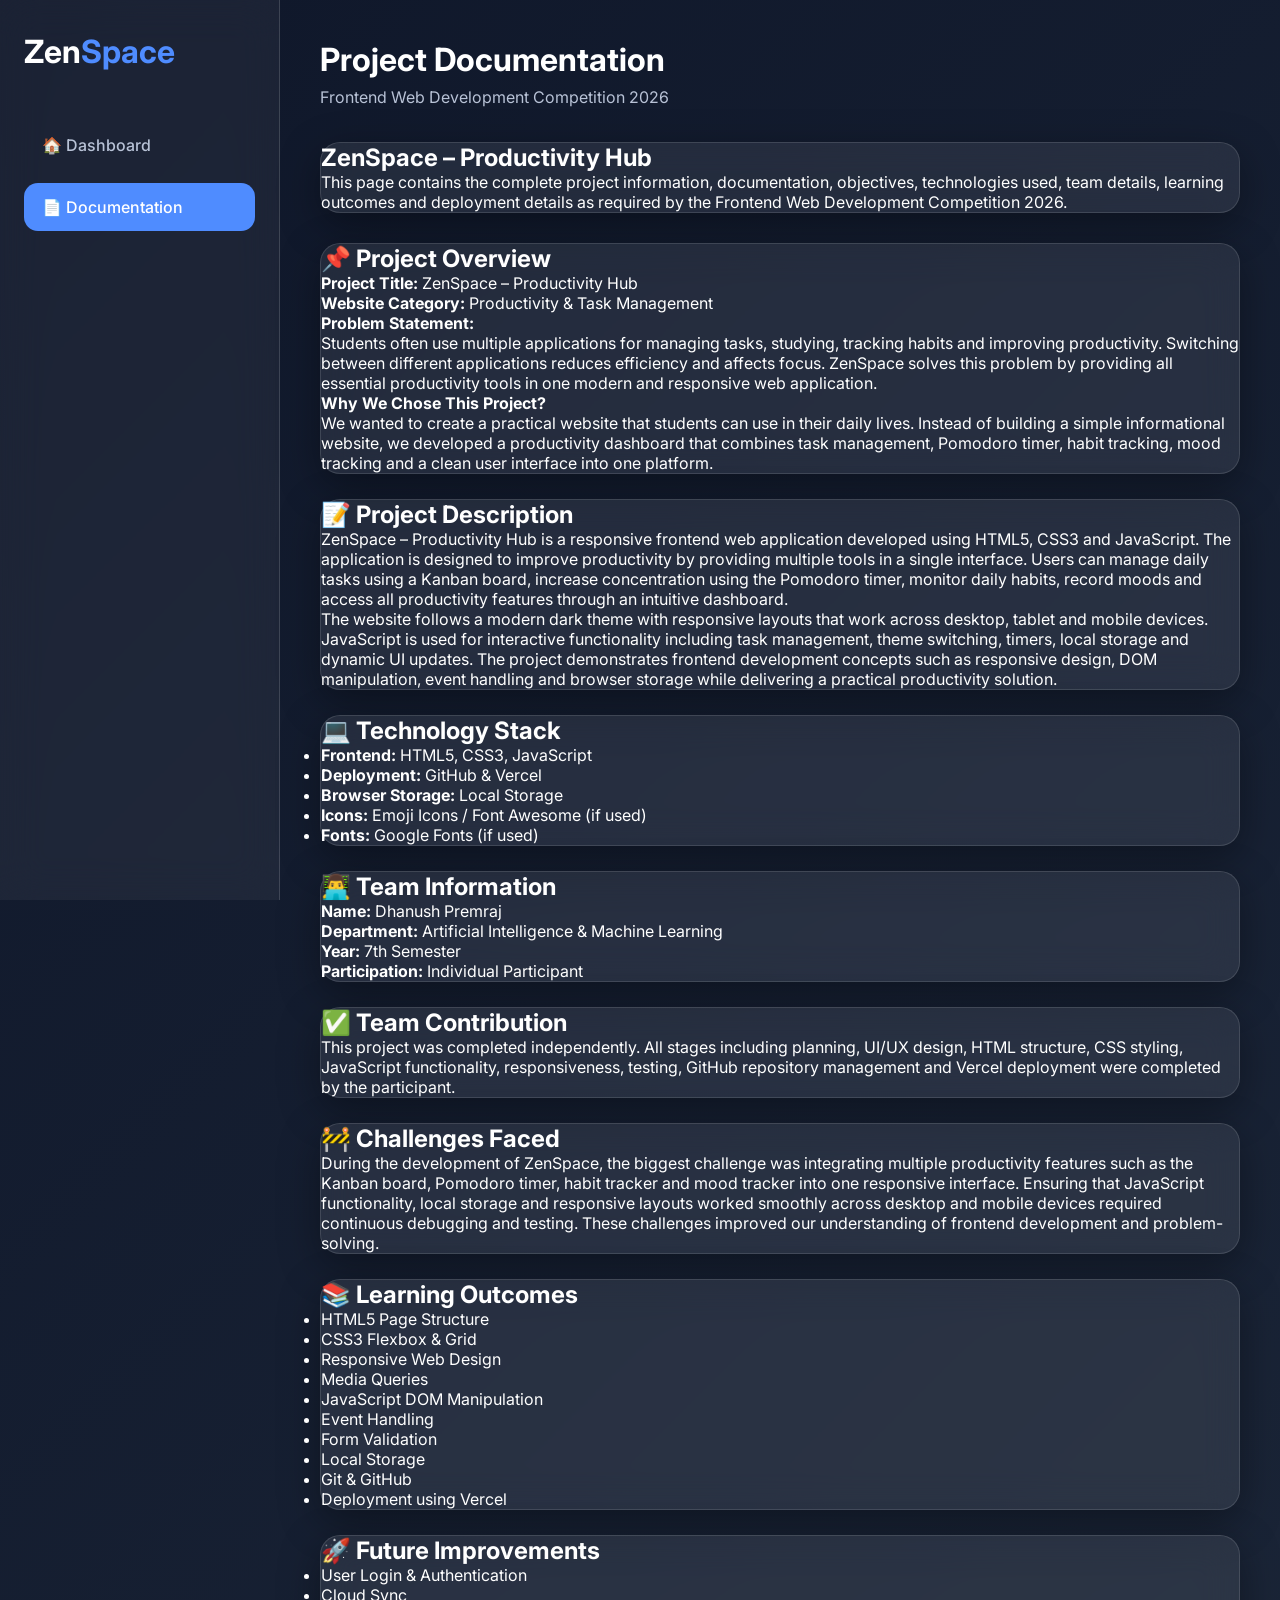
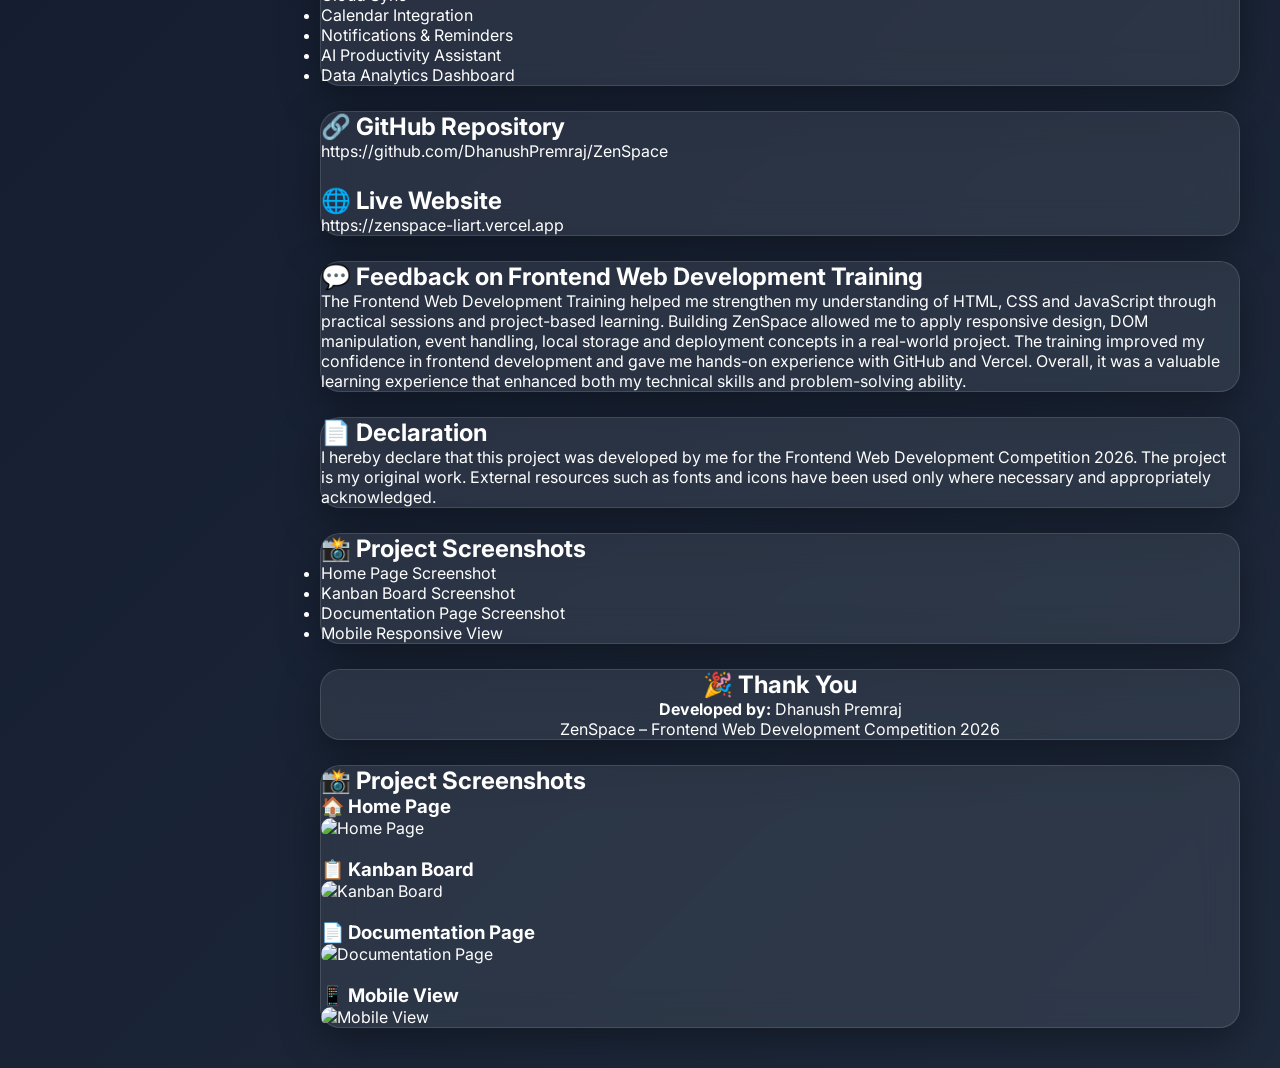
==== documentation.html @ 5e296efa "Add documentation page and screenshots" ====
<!DOCTYPE html>
<html lang="en">

<head>

    <meta charset="UTF-8">

    <meta name="viewport"
          content="width=device-width, initial-scale=1.0">

    <title>ZenSpace | Documentation</title>

    <link rel="stylesheet" href="style.css">

</head>

<body>

<div class="app">

    <aside class="sidebar">

        <div class="logo">
            <h1>Zen<span>Space</span></h1>
        </div>

        <nav>
            <a href="index.html">🏠 Dashboard</a>
            <a href="documentation.html" class="active">📄 Documentation</a>
        </nav>

    </aside>

    <main class="content">

        <header class="topbar">
            <div>
                <h2>Project Documentation</h2>
                <p>Frontend Web Development Competition 2026</p>
            </div>
        </header>

        <section class="glass-card">

            <h2>ZenSpace – Productivity Hub</h2>

            <p>
                This page contains the complete project information,
                documentation, objectives, technologies used, team details,
                learning outcomes and deployment details as required by the
                Frontend Web Development Competition 2026.
            </p>

        </section>
        <!-- ================= PROJECT OVERVIEW ================= -->

<section class="glass-card" style="margin-top:30px;">
    <h2>📌 Project Overview</h2>

    <p><strong>Project Title:</strong> ZenSpace – Productivity Hub</p>

    <p><strong>Website Category:</strong> Productivity & Task Management</p>

    <p><strong>Problem Statement:</strong></p>

    <p>
        Students often use multiple applications for managing tasks,
        studying, tracking habits and improving productivity.
        Switching between different applications reduces efficiency and
        affects focus. ZenSpace solves this problem by providing all
        essential productivity tools in one modern and responsive web
        application.
    </p>

    <p><strong>Why We Chose This Project?</strong></p>

    <p>
        We wanted to create a practical website that students can use in
        their daily lives. Instead of building a simple informational
        website, we developed a productivity dashboard that combines task
        management, Pomodoro timer, habit tracking, mood tracking and a
        clean user interface into one platform.
    </p>
</section>

<!-- ================= PROJECT DESCRIPTION ================= -->

<section class="glass-card" style="margin-top:25px;">

    <h2>📝 Project Description</h2>

    <p>
        ZenSpace – Productivity Hub is a responsive frontend web
        application developed using HTML5, CSS3 and JavaScript. The
        application is designed to improve productivity by providing
        multiple tools in a single interface. Users can manage daily
        tasks using a Kanban board, increase concentration using the
        Pomodoro timer, monitor daily habits, record moods and access
        all productivity features through an intuitive dashboard.
    </p>

    <p>
        The website follows a modern dark theme with responsive layouts
        that work across desktop, tablet and mobile devices. JavaScript
        is used for interactive functionality including task management,
        theme switching, timers, local storage and dynamic UI updates.
        The project demonstrates frontend development concepts such as
        responsive design, DOM manipulation, event handling and browser
        storage while delivering a practical productivity solution.
    </p>

</section>
<!-- ================= TECHNOLOGY STACK ================= -->

<section class="glass-card" style="margin-top:25px;">
    <h2>💻 Technology Stack</h2>

    <ul>
        <li><strong>Frontend:</strong> HTML5, CSS3, JavaScript</li>
        <li><strong>Deployment:</strong> GitHub & Vercel</li>
        <li><strong>Browser Storage:</strong> Local Storage</li>
        <li><strong>Icons:</strong> Emoji Icons / Font Awesome (if used)</li>
        <li><strong>Fonts:</strong> Google Fonts (if used)</li>
    </ul>
</section>

<!-- ================= TEAM INFORMATION ================= -->

<section class="glass-card" style="margin-top:25px;">
    <h2>👨‍💻 Team Information</h2>

    <p><strong>Name:</strong> Dhanush Premraj</p>

    <p><strong>Department:</strong> Artificial Intelligence & Machine Learning</p>

    <p><strong>Year:</strong> 7th Semester</p>

    <p><strong>Participation:</strong> Individual Participant</p>
</section>

<!-- ================= TEAM CONTRIBUTION ================= -->

<section class="glass-card" style="margin-top:25px;">
    <h2>✅ Team Contribution</h2>

    <p>
        This project was completed independently. All stages including
        planning, UI/UX design, HTML structure, CSS styling,
        JavaScript functionality, responsiveness, testing,
        GitHub repository management and Vercel deployment
        were completed by the participant.
    </p>
</section>
<!-- ================= CHALLENGES FACED ================= -->

<section class="glass-card" style="margin-top:25px;">
    <h2>🚧 Challenges Faced</h2>

    <p>
        During the development of ZenSpace, the biggest challenge was
        integrating multiple productivity features such as the Kanban
        board, Pomodoro timer, habit tracker and mood tracker into one
        responsive interface. Ensuring that JavaScript functionality,
        local storage and responsive layouts worked smoothly across
        desktop and mobile devices required continuous debugging and
        testing. These challenges improved our understanding of frontend
        development and problem-solving.
    </p>
</section>

<!-- ================= LEARNING OUTCOMES ================= -->

<section class="glass-card" style="margin-top:25px;">
    <h2>📚 Learning Outcomes</h2>

    <ul>
        <li>HTML5 Page Structure</li>
        <li>CSS3 Flexbox & Grid</li>
        <li>Responsive Web Design</li>
        <li>Media Queries</li>
        <li>JavaScript DOM Manipulation</li>
        <li>Event Handling</li>
        <li>Form Validation</li>
        <li>Local Storage</li>
        <li>Git & GitHub</li>
        <li>Deployment using Vercel</li>
    </ul>
</section>

<!-- ================= FUTURE IMPROVEMENTS ================= -->

<section class="glass-card" style="margin-top:25px;">
    <h2>🚀 Future Improvements</h2>

    <ul>
        <li>User Login & Authentication</li>
        <li>Cloud Sync</li>
        <li>Calendar Integration</li>
        <li>Notifications & Reminders</li>
        <li>AI Productivity Assistant</li>
        <li>Data Analytics Dashboard</li>
    </ul>
</section>

<!-- ================= GITHUB & LIVE WEBSITE ================= -->

<section class="glass-card" style="margin-top:25px;">
    <h2>🔗 GitHub Repository</h2>

    <p>
        https://github.com/DhanushPremraj/ZenSpace
    </p>

    <h2 style="margin-top:25px;">🌐 Live Website</h2>

    <p>
        https://zenspace-liart.vercel.app
    </p>
</section>
<!-- ================= FEEDBACK ================= -->

<section class="glass-card" style="margin-top:25px;">
    <h2>💬 Feedback on Frontend Web Development Training</h2>

    <p>
        The Frontend Web Development Training helped me strengthen my understanding of HTML, CSS and JavaScript through practical sessions and project-based learning. Building ZenSpace allowed me to apply responsive design, DOM manipulation, event handling, local storage and deployment concepts in a real-world project. The training improved my confidence in frontend development and gave me hands-on experience with GitHub and Vercel. Overall, it was a valuable learning experience that enhanced both my technical skills and problem-solving ability.
    </p>
</section>

<!-- ================= DECLARATION ================= -->

<section class="glass-card" style="margin-top:25px;">
    <h2>📄 Declaration</h2>

    <p>
        I hereby declare that this project was developed by me for the Frontend Web Development Competition 2026. The project is my original work. External resources such as fonts and icons have been used only where necessary and appropriately acknowledged.
    </p>
</section>

<!-- ================= SCREENSHOTS ================= -->

<section class="glass-card" style="margin-top:25px;">
    <h2>📸 Project Screenshots</h2>

    <ul>
        <li>Home Page Screenshot</li>
        <li>Kanban Board Screenshot</li>
        <li>Documentation Page Screenshot</li>
        <li>Mobile Responsive View</li>
    </ul>
</section>

<!-- ================= THANK YOU ================= -->

<section class="glass-card" style="margin-top:25px; text-align:center;">
    <h2>🎉 Thank You</h2>
    <p><strong>Developed by:</strong> Dhanush Premraj</p>
    <p>ZenSpace – Frontend Web Development Competition 2026</p>
</section>
<section class="glass-card" style="margin-top:25px;">
    <h2>📸 Project Screenshots</h2>

    <h3>🏠 Home Page</h3>
    <img src="images/home.png" alt="Home Page" style="width:100%;border-radius:10px;margin-bottom:20px;">

    <h3>📋 Kanban Board</h3>
    <img src="images/kanban.png" alt="Kanban Board" style="width:100%;border-radius:10px;margin-bottom:20px;">

    <h3>📄 Documentation Page</h3>
    <img src="images/documentation.png" alt="Documentation Page" style="width:100%;border-radius:10px;margin-bottom:20px;">

    <h3>📱 Mobile View</h3>
    <img src="images/mobile.png" alt="Mobile View" style="width:300px;border-radius:10px;">
</section>
    </main>

</div>

</body>
</html>
---- style.css ----
/* =====================================================
   ZENSPACE PRODUCTIVITY HUB
   STYLE SHEET
===================================================== */

/* ---------- GOOGLE FONT ---------- */

@import url('https://fonts.googleapis.com/css2?family=Inter:wght@300;400;500;600;700&display=swap');

/* ---------- VARIABLES ---------- */

:root{

    --primary:#4f8cff;
    --primary-dark:#2b67d9;

    --success:#22c55e;

    --warning:#f59e0b;

    --danger:#ef4444;

    --background:#0f172a;

    --surface:rgba(255,255,255,.08);

    --surface-light:rgba(255,255,255,.12);

    --border:rgba(255,255,255,.15);

    --text:#ffffff;

    --text-light:#b8c2d6;

    --shadow:0 12px 40px rgba(0,0,0,.35);

    --radius:18px;

    --transition:.3s ease;

}

/* ---------- RESET ---------- */

*{

    margin:0;

    padding:0;

    box-sizing:border-box;

}

html{

    scroll-behavior:smooth;

}

body{

    font-family:"Inter",sans-serif;

    background:linear-gradient(135deg,#0f172a,#1e293b);

    color:var(--text);

    min-height:100vh;

    overflow-x:hidden;

    transition:background var(--transition), color var(--transition);

}

/* respect reduced motion preference */
@media (prefers-reduced-motion: reduce){

    *{

        animation-duration:.001ms !important;

        animation-iteration-count:1 !important;

        transition-duration:.001ms !important;

        scroll-behavior:auto !important;

    }

}

/* ---------- SCROLLBAR ---------- */

::-webkit-scrollbar{

    width:8px;

}

::-webkit-scrollbar-track{

    background:#0f172a;

}

::-webkit-scrollbar-thumb{

    background:var(--primary);

    border-radius:20px;

}

/* ---------- LINKS ---------- */

a{

    text-decoration:none;

    color:inherit;

}

/* ---------- BUTTON ---------- */

button{

    border:none;

    cursor:pointer;

    font-family:inherit;

}

button:focus-visible,
a:focus-visible,
input:focus-visible,
textarea:focus-visible,
select:focus-visible{

    outline:2px solid var(--primary);

    outline-offset:2px;

}

/* ---------- INPUT ---------- */

input,
textarea,
select{

    font-family:inherit;

    outline:none;

}

/* =====================================================
   LOADING SCREEN
===================================================== */

#loader{

    position:fixed;

    inset:0;

    z-index:9999;

    display:flex;

    align-items:center;

    justify-content:center;

    background:#0f172a;

    transition:opacity .5s ease;

}

.loader-content{

    text-align:center;

}

.loader-content h1{

    margin-top:24px;

    font-size:1.8rem;

    letter-spacing:.5px;

}

.loader-content p{

    margin-top:8px;

    color:var(--text-light);

}

.spinner{

    width:56px;

    height:56px;

    margin:0 auto;

    border-radius:50%;

    border:4px solid rgba(255,255,255,.15);

    border-top-color:var(--primary);

    animation:spin .9s linear infinite;

}

@keyframes spin{

    to{ transform:rotate(360deg); }

}

/* =====================================================
   APP LAYOUT
===================================================== */

.app{

    display:grid;

    grid-template-columns:280px 1fr;

    min-height:100vh;

}

/* =====================================================
   SIDEBAR
===================================================== */

.sidebar{

    position:sticky;

    top:0;

    height:100vh;

    padding:32px 24px;

    background:rgba(255,255,255,.05);

    backdrop-filter:blur(20px);

    border-right:1px solid var(--border);

    display:flex;

    flex-direction:column;

}

.logo{

    margin-bottom:50px;

}

.logo h1{

    font-size:2rem;

    font-weight:700;

}

.logo span{

    color:var(--primary);

}

.sidebar nav{

    display:flex;

    flex-direction:column;

    gap:14px;

    flex:1;

}

.sidebar nav a{

    padding:14px 18px;

    border-radius:14px;

    transition:var(--transition);

    color:var(--text-light);

    font-weight:500;

    display:flex;

    align-items:center;

    gap:12px;

}

.sidebar nav a:hover{

    background:var(--surface-light);

    color:white;

}

.sidebar nav a.active{

    background:var(--primary);

    color:white;

}

.sidebar-footer{

    padding-top:20px;

    border-top:1px solid var(--border);

    color:var(--text-light);

}

.sidebar-footer h2{

    color:var(--success);

    font-size:1.6rem;

    margin-top:4px;

}

.sidebar-toggle{

    display:none;

    position:fixed;

    top:20px;

    left:20px;

    z-index:1100;

    width:46px;

    height:46px;

    border-radius:12px;

    background:var(--primary);

    flex-direction:column;

    align-items:center;

    justify-content:center;

    gap:5px;

}

.sidebar-toggle span{

    width:22px;

    height:2px;

    background:white;

    border-radius:2px;

}

/* =====================================================
   MAIN CONTENT
===================================================== */

.content{

    padding:40px;

    min-width:0;

}

/* =====================================================
   HEADER
===================================================== */

.topbar{

    display:flex;

    justify-content:space-between;

    align-items:center;

    margin-bottom:35px;

    gap:20px;

    flex-wrap:wrap;

}

.topbar h2{

    font-size:2rem;

    margin-bottom:8px;

}

.topbar p{

    color:var(--text-light);

}

.top-actions{

    display:flex;

    align-items:center;

    gap:15px;

}

.search-wrap{

    position:relative;

    display:flex;

    align-items:center;

}

.search-icon{

    position:absolute;

    left:16px;

    font-size:14px;

    opacity:.7;

    pointer-events:none;

}

.top-actions input{

    width:280px;

    padding:14px 18px 14px 42px;

    border:none;

    border-radius:14px;

    background:var(--surface);

    color:white;

    backdrop-filter:blur(15px);

}

.top-actions input::placeholder{

    color:#bfc7d8;

}

#themeToggle{

    width:52px;

    height:52px;

    border-radius:50%;

    background:var(--primary);

    color:white;

    font-size:20px;

    transition:.3s;

    flex-shrink:0;

}

#themeToggle:hover{

    transform:rotate(180deg);

}

/* =====================================================
   GLASS CARD
===================================================== */

.glass-card,
.stat-card,
.pomodoro-card,
.quote-card,
.progress-card,
.settings-section{

    background:rgba(255,255,255,.08);

    backdrop-filter:blur(18px);

    border:1px solid rgba(255,255,255,.12);

    border-radius:20px;

    box-shadow:var(--shadow);

}

/* =====================================================
   SECTION HEADER
===================================================== */

.section-header,
.section-title{

    display:flex;

    justify-content:space-between;

    align-items:center;

    margin-bottom:20px;

    flex-wrap:wrap;

    gap:12px;

}

.section-header h2,
.section-title h2{

    font-size:1.4rem;

}

.section-header p,
.section-title p{

    color:var(--text-light);

}

/* =====================================================
   SCROLL REVEAL
===================================================== */

.reveal{

    opacity:0;

    transform:translateY(24px);

    transition:opacity .6s ease, transform .6s ease;

}

.reveal.visible{

    opacity:1;

    transform:translateY(0);

}

/* =====================================================
   DASHBOARD STATS
===================================================== */

.stats-grid{

    display:grid;

    grid-template-columns:repeat(4,1fr);

    gap:22px;

    margin-bottom:35px;

}

.stat-card{

    display:flex;

    align-items:center;

    gap:18px;

    padding:24px;

    transition:.3s;

}

.stat-card:hover{

    transform:translateY(-6px);

}

.stat-icon{

    width:64px;

    height:64px;

    display:flex;

    justify-content:center;

    align-items:center;

    font-size:28px;

    border-radius:16px;

    background:rgba(79,140,255,.18);

    flex-shrink:0;

}

.stat-info h3{

    color:var(--text-light);

    font-size:.95rem;

    margin-bottom:6px;

}

.stat-info h2{

    font-size:2rem;

}

/* =====================================================
   POMODORO
===================================================== */

.pomodoro-section{

    margin-top:30px;

}

.pomodoro-card{

    padding:35px;

    text-align:center;

}

.timer-display{

    font-size:72px;

    font-weight:700;

    margin:30px 0;

    font-variant-numeric:tabular-nums;

}

.timer-display.break-mode{

    color:var(--success);

}

.timer-status{

    color:var(--text-light);

    margin-bottom:25px;

}

.timer-controls{

    display:flex;

    justify-content:center;

    gap:18px;

    flex-wrap:wrap;

}

.timer-controls button{

    padding:14px 28px;

    border-radius:14px;

    background:var(--primary);

    color:white;

    font-size:16px;

    transition:.3s;

}

.timer-controls button:hover{

    transform:translateY(-3px);

    background:var(--primary-dark);

}

.timer-controls button:disabled{

    opacity:.5;

    cursor:not-allowed;

    transform:none;

}

/* =====================================================
   PRODUCTIVITY PANEL
===================================================== */

.productivity-panel{

    display:grid;

    grid-template-columns:1fr 1fr;

    gap:24px;

    margin-top:30px;

}

.quote-card,
.progress-card{

    padding:30px;

}

.quote-card blockquote{

    font-size:22px;

    line-height:1.7;

    color:white;

}

.streak-number{

    font-size:64px;

    font-weight:700;

    margin:20px 0;

    color:var(--success);

}

/* =====================================================
   KANBAN
===================================================== */

.kanban-section{

    margin-top:35px;

}

.primary-btn{

    background:var(--primary);

    color:white;

    padding:14px 22px;

    border-radius:12px;

    transition:.3s;

    font-weight:600;

}

.primary-btn:hover{

    background:var(--primary-dark);

    transform:translateY(-2px);

}

.secondary-btn{

    background:var(--surface-light);

    color:white;

    padding:14px 22px;

    border-radius:12px;

    transition:.3s;

    font-weight:500;

    border:1px solid var(--border);

}

.secondary-btn:hover{

    background:rgba(255,255,255,.2);

}

.danger-btn{

    background:rgba(239,68,68,.15);

    color:#fca5a5;

    padding:14px 22px;

    border-radius:12px;

    transition:.3s;

    font-weight:500;

    border:1px solid rgba(239,68,68,.35);

}

.danger-btn:hover{

    background:var(--danger);

    color:white;

}

.kanban-board{

    display:grid;

    grid-template-columns:repeat(3,1fr);

    gap:24px;

    margin-top:25px;

}

.kanban-column{

    background:rgba(255,255,255,.08);

    backdrop-filter:blur(15px);

    border-radius:18px;

    padding:20px;

    min-height:500px;

    border:1px solid transparent;

    transition:border-color .2s ease, background .2s ease;

}

.kanban-column.drag-over{

    border-color:var(--primary);

    background:rgba(79,140,255,.08);

}

.column-header{

    display:flex;

    justify-content:space-between;

    align-items:center;

    margin-bottom:20px;

}

.column-header span{

    background:var(--primary);

    padding:6px 12px;

    border-radius:999px;

    font-size:14px;

}

.task-list{

    display:flex;

    flex-direction:column;

    gap:16px;

    min-height:400px;

}

.task{

    background:rgba(255,255,255,.08);

    border:1px solid rgba(255,255,255,.12);

    border-radius:14px;

    padding:18px;

    cursor:grab;

    transition:.3s;

    animation:taskIn .35s ease;

}

@keyframes taskIn{

    from{ opacity:0; transform:translateY(10px); }

    to{ opacity:1; transform:translateY(0); }

}

.task:hover{

    transform:translateY(-5px);

}

.task.dragging{

    opacity:.4;

    cursor:grabbing;

}

.task-top{

    display:flex;

    justify-content:space-between;

    align-items:flex-start;

    gap:10px;

    margin-bottom:8px;

}

.task-title{

    font-weight:600;

    word-break:break-word;

}

.task-desc{

    color:var(--text-light);

    font-size:.9rem;

    margin-bottom:12px;

    word-break:break-word;

}

.task-meta{

    display:flex;

    justify-content:space-between;

    align-items:center;

    gap:8px;

    flex-wrap:wrap;

}

.priority-badge{

    font-size:.72rem;

    font-weight:700;

    padding:4px 10px;

    border-radius:999px;

    text-transform:uppercase;

    letter-spacing:.4px;

}

.priority-high{ background:rgba(239,68,68,.18); color:#fca5a5; }
.priority-medium{ background:rgba(245,158,11,.18); color:#fcd34d; }
.priority-low{ background:rgba(34,197,94,.18); color:#86efac; }

.task-due{

    font-size:.78rem;

    color:var(--text-light);

}

.task-delete{

    background:transparent;

    color:var(--text-light);

    font-size:16px;

    padding:2px 6px;

    border-radius:8px;

    transition:.2s;

}

.task-delete:hover{

    color:var(--danger);

    background:rgba(239,68,68,.12);

}

.task-move-select{

    margin-top:10px;

    width:100%;

    padding:8px 10px;

    border-radius:8px;

    background:rgba(255,255,255,.08);

    color:white;

    border:1px solid var(--border);

    font-size:.8rem;

}

.empty-column{

    color:var(--text-light);

    text-align:center;

    padding:30px 10px;

    font-size:.9rem;

    border:1.5px dashed var(--border);

    border-radius:12px;

}

/* =====================================================
   HABITS & MOOD
===================================================== */

.bottom-grid{

    display:grid;

    grid-template-columns:1fr 1fr;

    gap:24px;

    margin-top:35px;

}

.bottom-grid .glass-card{

    padding:30px;

}

.habit-list{

    display:flex;

    flex-direction:column;

    gap:14px;

}

.habit-item{

    display:flex;

    align-items:center;

    gap:14px;

    padding:14px 16px;

    background:rgba(255,255,255,.05);

    border-radius:12px;

    cursor:pointer;

    transition:.2s;

}

.habit-item:hover{

    background:rgba(255,255,255,.1);

}

.habit-item input[type="checkbox"]{

    width:20px;

    height:20px;

    accent-color:var(--primary);

    cursor:pointer;

}

.habit-item.completed span{

    text-decoration:line-through;

    color:var(--text-light);

}

.mood-container{

    display:flex;

    gap:14px;

    margin:20px 0;

    flex-wrap:wrap;

}

.mood-btn{

    width:56px;

    height:56px;

    border-radius:50%;

    background:rgba(255,255,255,.06);

    font-size:26px;

    display:flex;

    align-items:center;

    justify-content:center;

    transition:.25s;

    border:2px solid transparent;

}

.mood-btn:hover{

    transform:translateY(-4px) scale(1.05);

}

.mood-btn.selected{

    border-color:var(--primary);

    background:rgba(79,140,255,.2);

}

#selectedMood{

    color:var(--text-light);

    font-weight:500;

}

/* =====================================================
   SETTINGS
===================================================== */

.settings-section{

    margin-top:35px;

    padding:30px;

}

.settings-buttons{

    display:flex;

    gap:16px;

    flex-wrap:wrap;

}

/* =====================================================
   FOOTER
===================================================== */

.footer{

    text-align:center;

    padding:30px 0 10px;

    color:var(--text-light);

    font-size:.9rem;

}

/* =====================================================
   MODAL
===================================================== */

.modal{

    position:fixed;

    inset:0;

    background:rgba(5,10,25,.6);

    backdrop-filter:blur(6px);

    display:flex;

    align-items:center;

    justify-content:center;

    opacity:0;

    pointer-events:none;

    transition:opacity .25s ease;

    z-index:1000;

    padding:20px;

}

.modal.open{

    opacity:1;

    pointer-events:auto;

}

.modal-content{

    background:#161f36;

    border:1px solid var(--border);

    border-radius:20px;

    padding:36px;

    width:100%;

    max-width:460px;

    max-height:90vh;

    overflow-y:auto;

    position:relative;

    box-shadow:var(--shadow);

    transform:translateY(20px);

    transition:transform .25s ease;

}

.modal.open .modal-content{

    transform:translateY(0);

}

.modal-content h2{

    margin-bottom:24px;

}

.close-btn{

    position:absolute;

    top:16px;

    right:16px;

    width:36px;

    height:36px;

    border-radius:50%;

    background:rgba(255,255,255,.08);

    color:white;

    font-size:20px;

}

.close-btn:hover{

    background:var(--danger);

}

.form-group{

    margin-bottom:18px;

    display:flex;

    flex-direction:column;

    gap:8px;

}

.form-group label{

    font-size:.9rem;

    color:var(--text-light);

    font-weight:500;

}

.form-group input,
.form-group textarea,
.form-group select{

    padding:12px 14px;

    border-radius:10px;

    background:rgba(255,255,255,.06);

    border:1px solid var(--border);

    color:white;

    resize:vertical;

}

.form-group input.invalid,
.form-group textarea.invalid,
.form-group select.invalid{

    border-color:var(--danger);

}

.field-error{

    color:#fca5a5;

    font-size:.78rem;

    min-height:14px;

}

.form-error{

    color:#fca5a5;

    font-size:.85rem;

    margin-bottom:12px;

}

/* =====================================================
   TOAST
===================================================== */

.toast{

    position:fixed;

    bottom:30px;

    left:50%;

    transform:translate(-50%, 20px);

    background:#161f36;

    border:1px solid var(--border);

    padding:16px 26px;

    border-radius:14px;

    box-shadow:var(--shadow);

    opacity:0;

    pointer-events:none;

    transition:.3s ease;

    z-index:1200;

    font-weight:500;

}

.toast.show{

    opacity:1;

    transform:translate(-50%, 0);

}

.toast.success{ border-left:4px solid var(--success); }
.toast.error{ border-left:4px solid var(--danger); }
.toast.info{ border-left:4px solid var(--primary); }

/* =====================================================
   LIGHT THEME
===================================================== */

body.light{

    background:linear-gradient(135deg,#eef2ff,#f8fafc);

    color:#111827;

}

body.light .sidebar{

    background:rgba(255,255,255,.7);

    border-right:1px solid #dbe3f0;

}

body.light .sidebar nav a{

    color:#4b5563;

}

body.light .sidebar nav a:hover{

    background:#e7edff;

    color:#111827;

}

body.light .glass-card,
body.light .stat-card,
body.light .pomodoro-card,
body.light .quote-card,
body.light .progress-card,
body.light .settings-section,
body.light .kanban-column,
body.light .task,
body.light .habit-item,
body.light .modal-content,
body.light .toast{

    background:white;

    color:#111827;

    border:1px solid #dbe3f0;

}

body.light .top-actions input,
body.light .form-group input,
body.light .form-group textarea,
body.light .form-group select,
body.light .task-move-select{

    background:#f1f5f9;

    color:#111827;

    border:1px solid #dbe3f0;

}

body.light .top-actions input::placeholder{

    color:#6b7280;

}

body.light .topbar p,
body.light .section-header p,
body.light .section-title p,
body.light .stat-info h3,
body.light .timer-status,
body.light .task-desc,
body.light .task-due,
body.light #selectedMood,
body.light .sidebar-footer{

    color:#6b7280;

}

body.light #loader{

    background:#eef2ff;

    color:#111827;

}

body.light .mood-btn{

    background:#f1f5f9;

}

/* =====================================================
   RESPONSIVE DESIGN
===================================================== */

/* Tablet */
@media (max-width:1024px){

    .app{

        grid-template-columns:220px 1fr;

    }

    .stats-grid{

        grid-template-columns:repeat(2,1fr);

    }

    .kanban-board{

        grid-template-columns:1fr 1fr;

    }

    .kanban-column:last-child{

        grid-column:1 / -1;

    }

    .productivity-panel,
    .bottom-grid{

        grid-template-columns:1fr;

    }

}

/* Mobile */
@media (max-width:768px){

    .sidebar-toggle{

        display:flex;

    }

    .app{

        grid-template-columns:1fr;

    }

    .sidebar{

        position:fixed;

        left:0;

        top:0;

        width:260px;

        transform:translateX(-100%);

        z-index:1050;

        transition:transform .3s ease;

    }

    .sidebar.open{

        transform:translateX(0);

    }

    .content{

        padding:24px 18px 60px;

        padding-top:90px;

    }

    .topbar{

        margin-bottom:24px;

    }

    .top-actions input{

        width:180px;

    }

    .stats-grid{

        grid-template-columns:1fr 1fr;

        gap:14px;

    }

    .kanban-board{

        grid-template-columns:1fr;

    }

    .kanban-column:last-child{

        grid-column:auto;

    }

    .timer-display{

        font-size:52px;

    }

    .settings-buttons{

        flex-direction:column;

    }

    .settings-buttons button{

        width:100%;

    }

}

@media (max-width:480px){

    .stats-grid{

        grid-template-columns:1fr;

    }

    .top-actions{

        gap:10px;

    }

    .top-actions input{

        width:140px;

    }

    .mood-container{

        gap:10px;

    }

    .mood-btn{

        width:48px;

        height:48px;

        font-size:22px;

    }

}
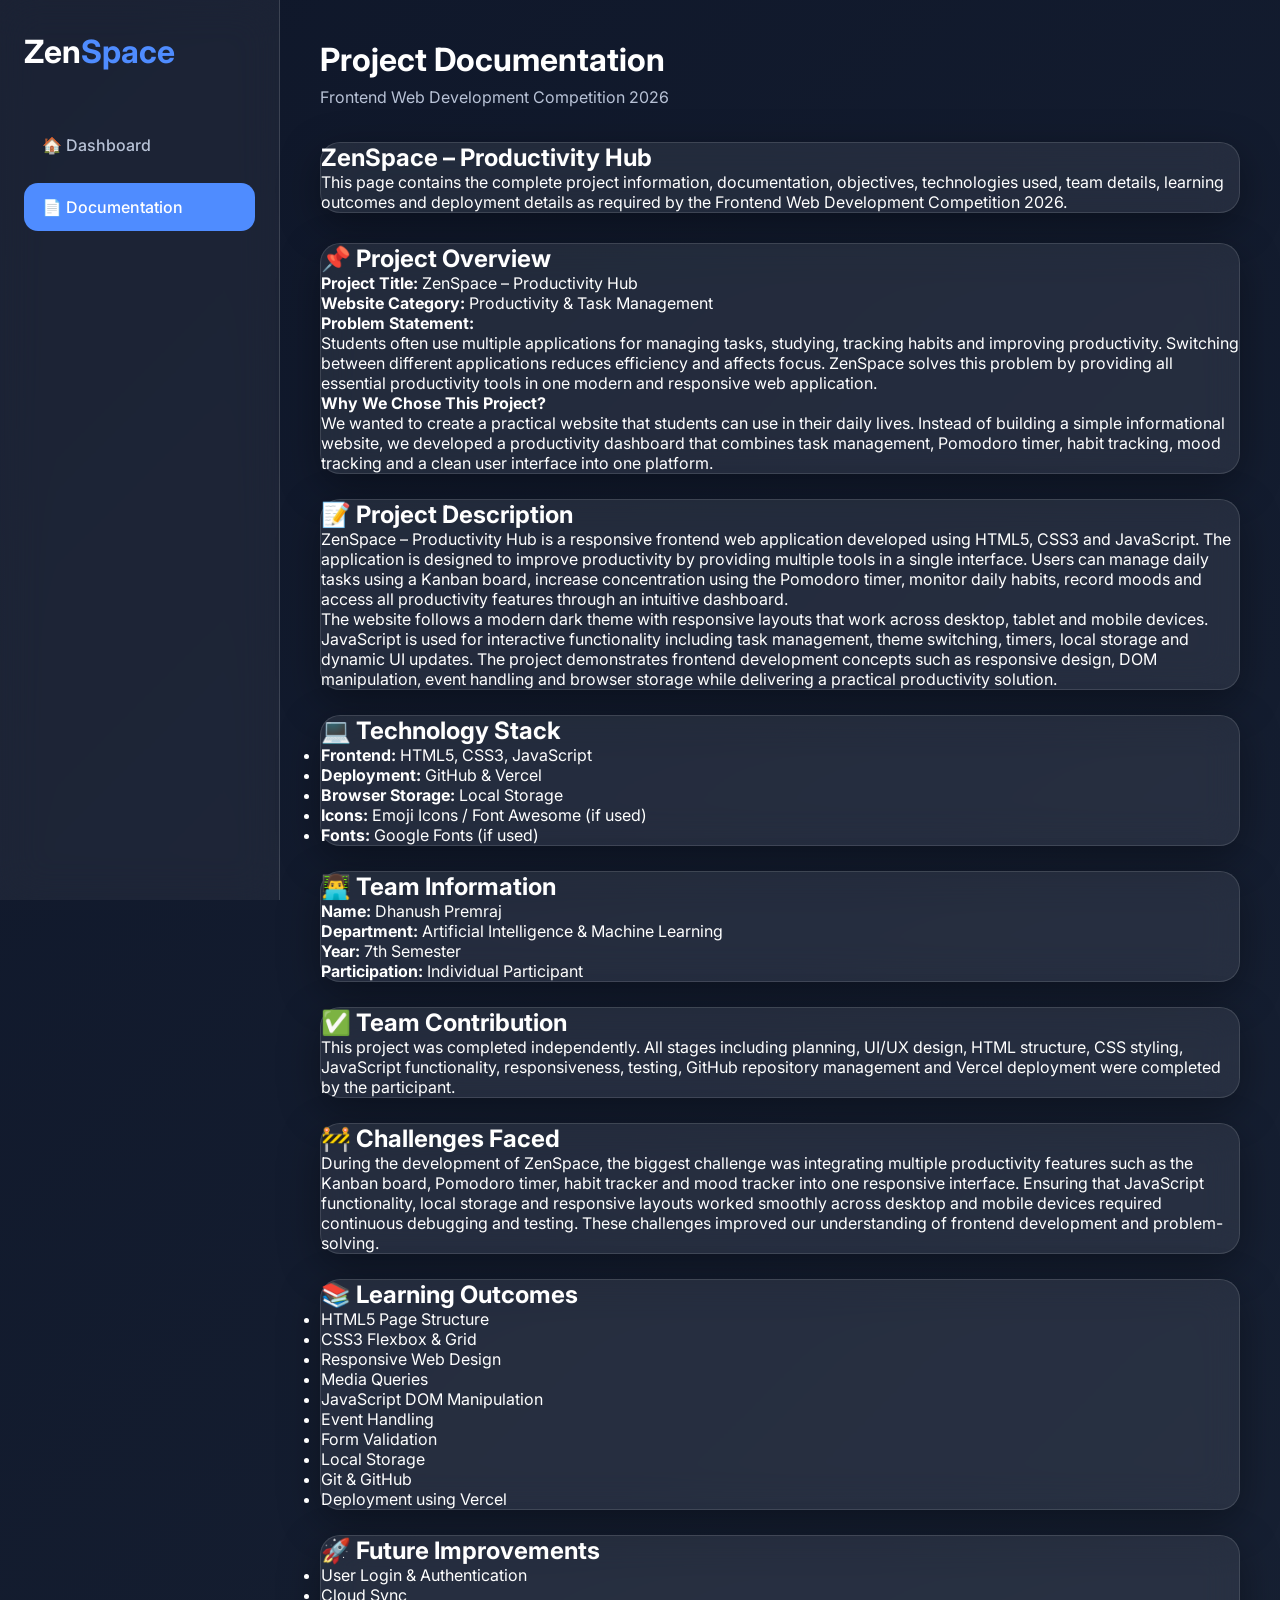
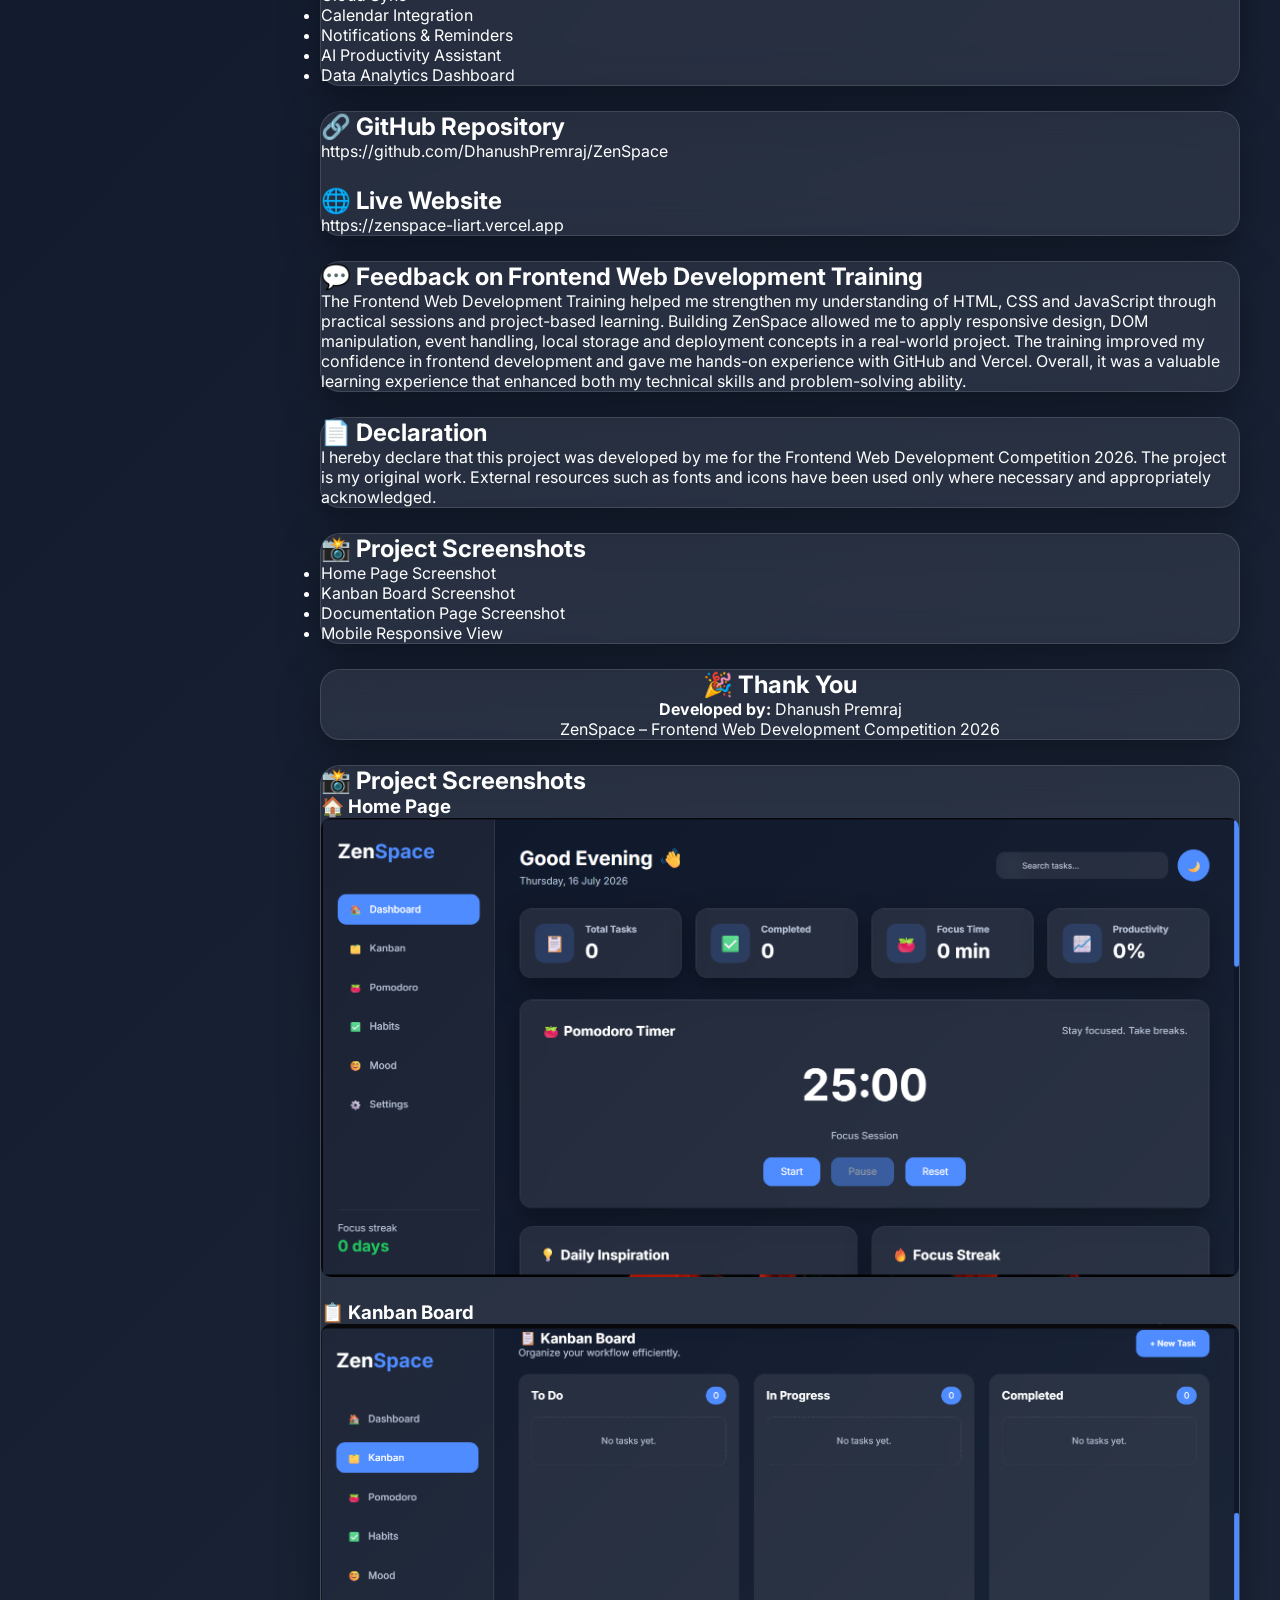
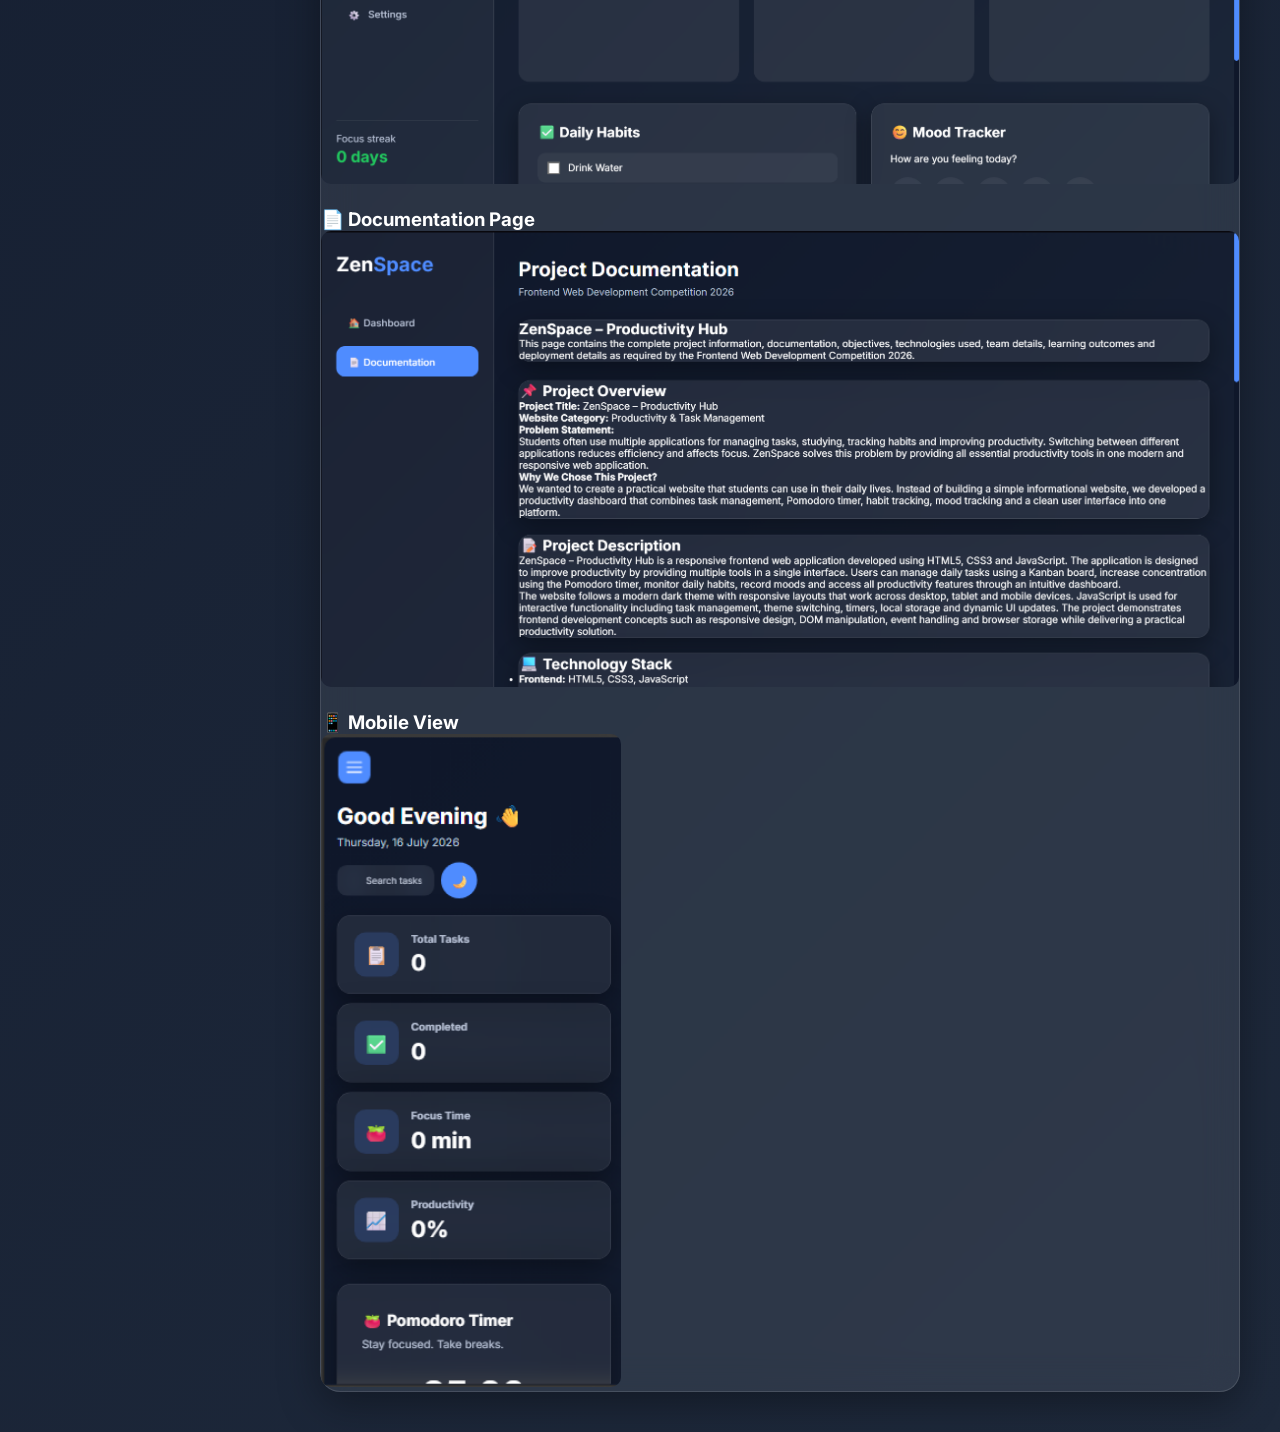
==== commit 13707682: "Add files via upload" ====
--- a/documentation.html
+++ b/documentation.html
@@ -261,16 +261,16 @@
     <h2>📸 Project Screenshots</h2>
 
     <h3>🏠 Home Page</h3>
-    <img src="images/home.png" alt="Home Page" style="width:100%;border-radius:10px;margin-bottom:20px;">
+    <img src="home.png" alt="Home Page" style="width:100%;border-radius:10px;margin-bottom:20px;">
 
     <h3>📋 Kanban Board</h3>
-    <img src="images/kanban.png" alt="Kanban Board" style="width:100%;border-radius:10px;margin-bottom:20px;">
+    <img src="kanban.png" alt="Kanban Board" style="width:100%;border-radius:10px;margin-bottom:20px;">
 
     <h3>📄 Documentation Page</h3>
-    <img src="images/documentation.png" alt="Documentation Page" style="width:100%;border-radius:10px;margin-bottom:20px;">
+    <img src="documentation.png" alt="Documentation Page" style="width:100%;border-radius:10px;margin-bottom:20px;">
 
     <h3>📱 Mobile View</h3>
-    <img src="images/mobile.png" alt="Mobile View" style="width:300px;border-radius:10px;">
+    <img src="mobile.png" alt="Mobile View" style="width:300px;border-radius:10px;">
 </section>
     </main>
 
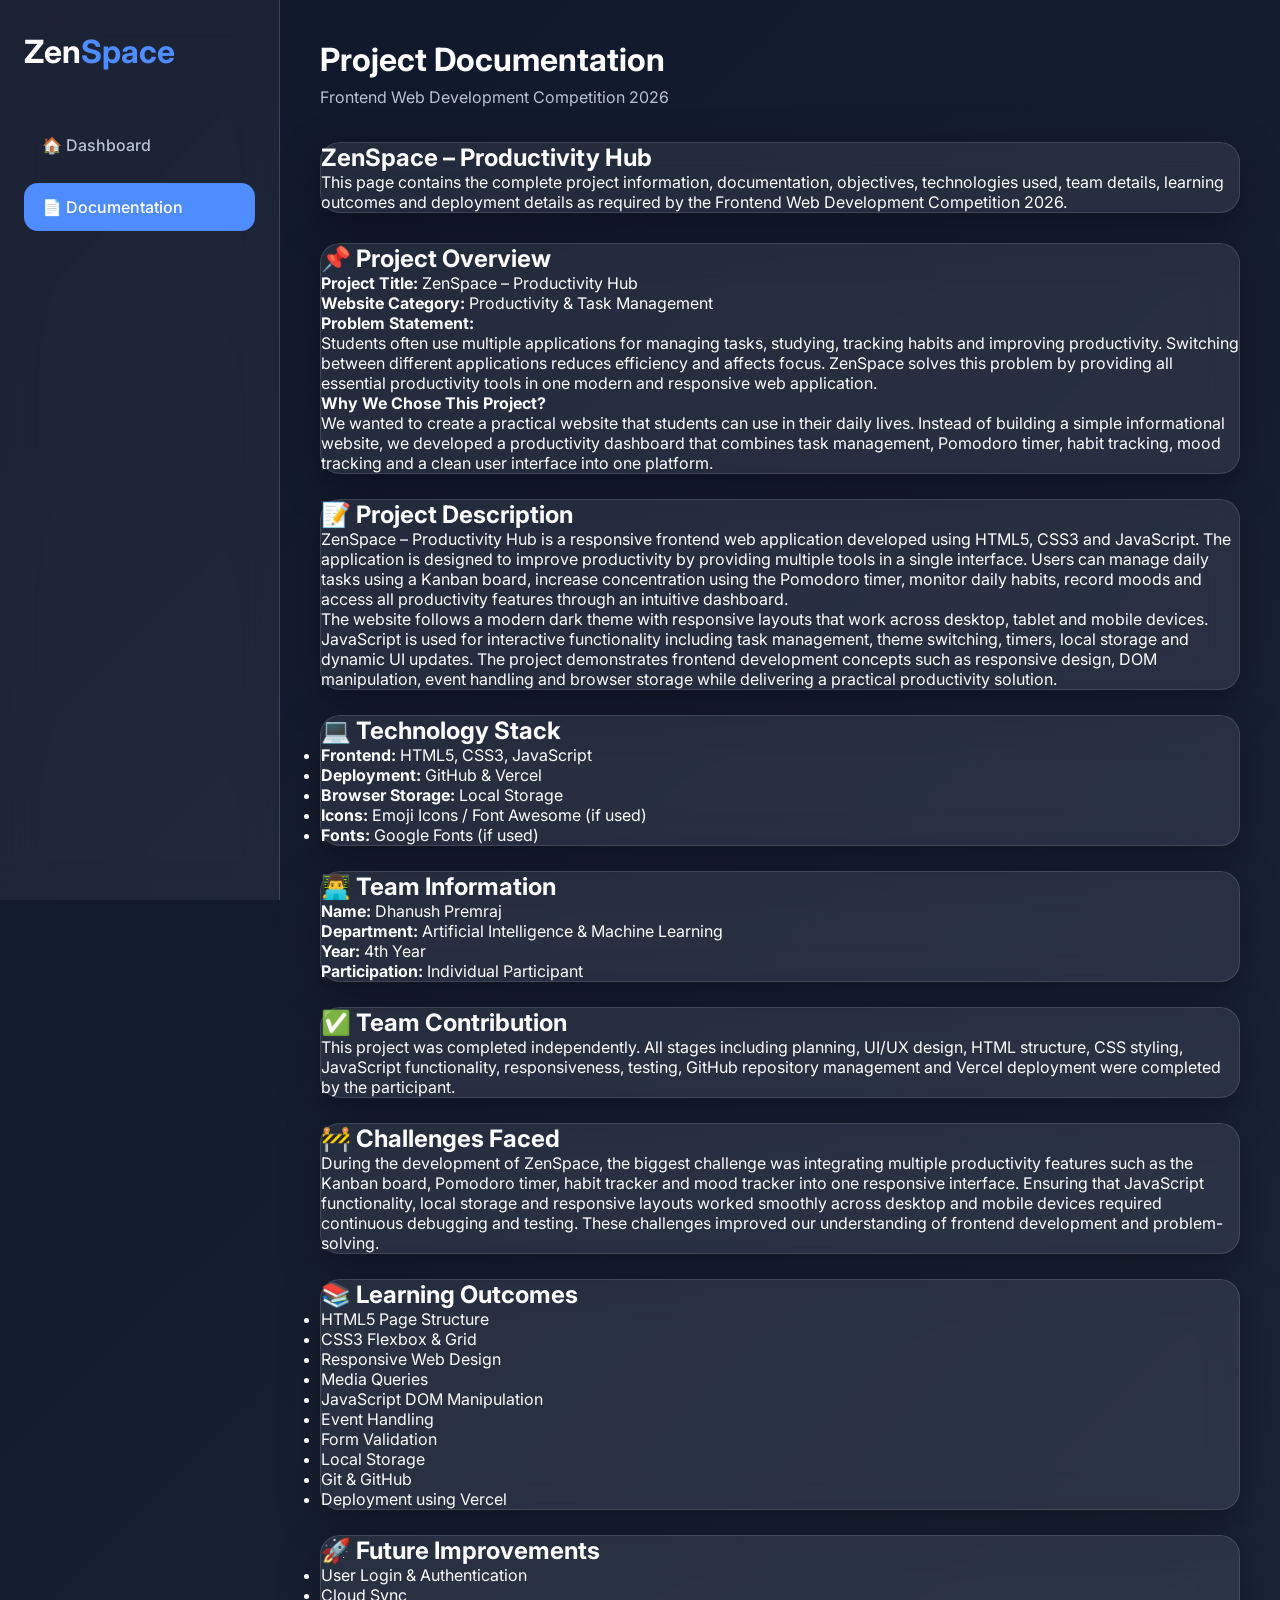
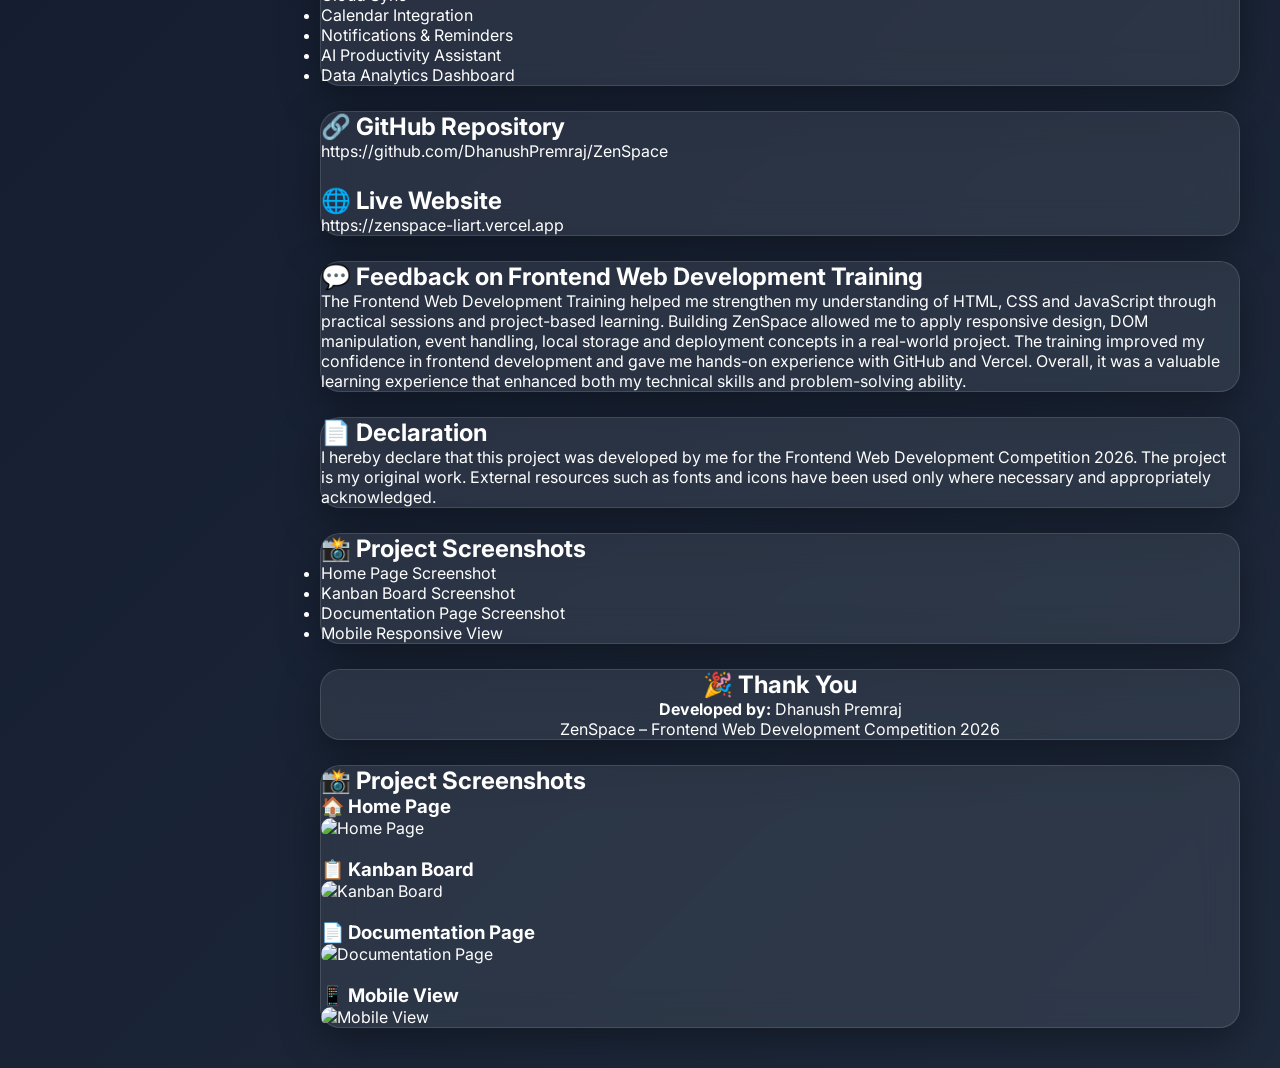
==== commit 21beaaa3: "Add files via upload" ====
--- a/documentation.html
+++ b/documentation.html
@@ -133,7 +133,7 @@
 
     <p><strong>Department:</strong> Artificial Intelligence & Machine Learning</p>
 
-    <p><strong>Year:</strong> 7th Semester</p>
+    <p><strong>Year:</strong> 4th Year</p>
 
     <p><strong>Participation:</strong> Individual Participant</p>
 </section>
@@ -261,16 +261,16 @@
     <h2>📸 Project Screenshots</h2>
 
     <h3>🏠 Home Page</h3>
-    <img src="home.png" alt="Home Page" style="width:100%;border-radius:10px;margin-bottom:20px;">
+    <img src="images/home.png" alt="Home Page" style="width:100%;border-radius:10px;margin-bottom:20px;">
 
     <h3>📋 Kanban Board</h3>
-    <img src="kanban.png" alt="Kanban Board" style="width:100%;border-radius:10px;margin-bottom:20px;">
+    <img src="images/kanban.png" alt="Kanban Board" style="width:100%;border-radius:10px;margin-bottom:20px;">
 
     <h3>📄 Documentation Page</h3>
-    <img src="documentation.png" alt="Documentation Page" style="width:100%;border-radius:10px;margin-bottom:20px;">
+    <img src="images/documentation.png" alt="Documentation Page" style="width:100%;border-radius:10px;margin-bottom:20px;">
 
     <h3>📱 Mobile View</h3>
-    <img src="mobile.png" alt="Mobile View" style="width:300px;border-radius:10px;">
+    <img src="images/mobile.png" alt="Mobile View" style="width:300px;border-radius:10px;">
 </section>
     </main>
 
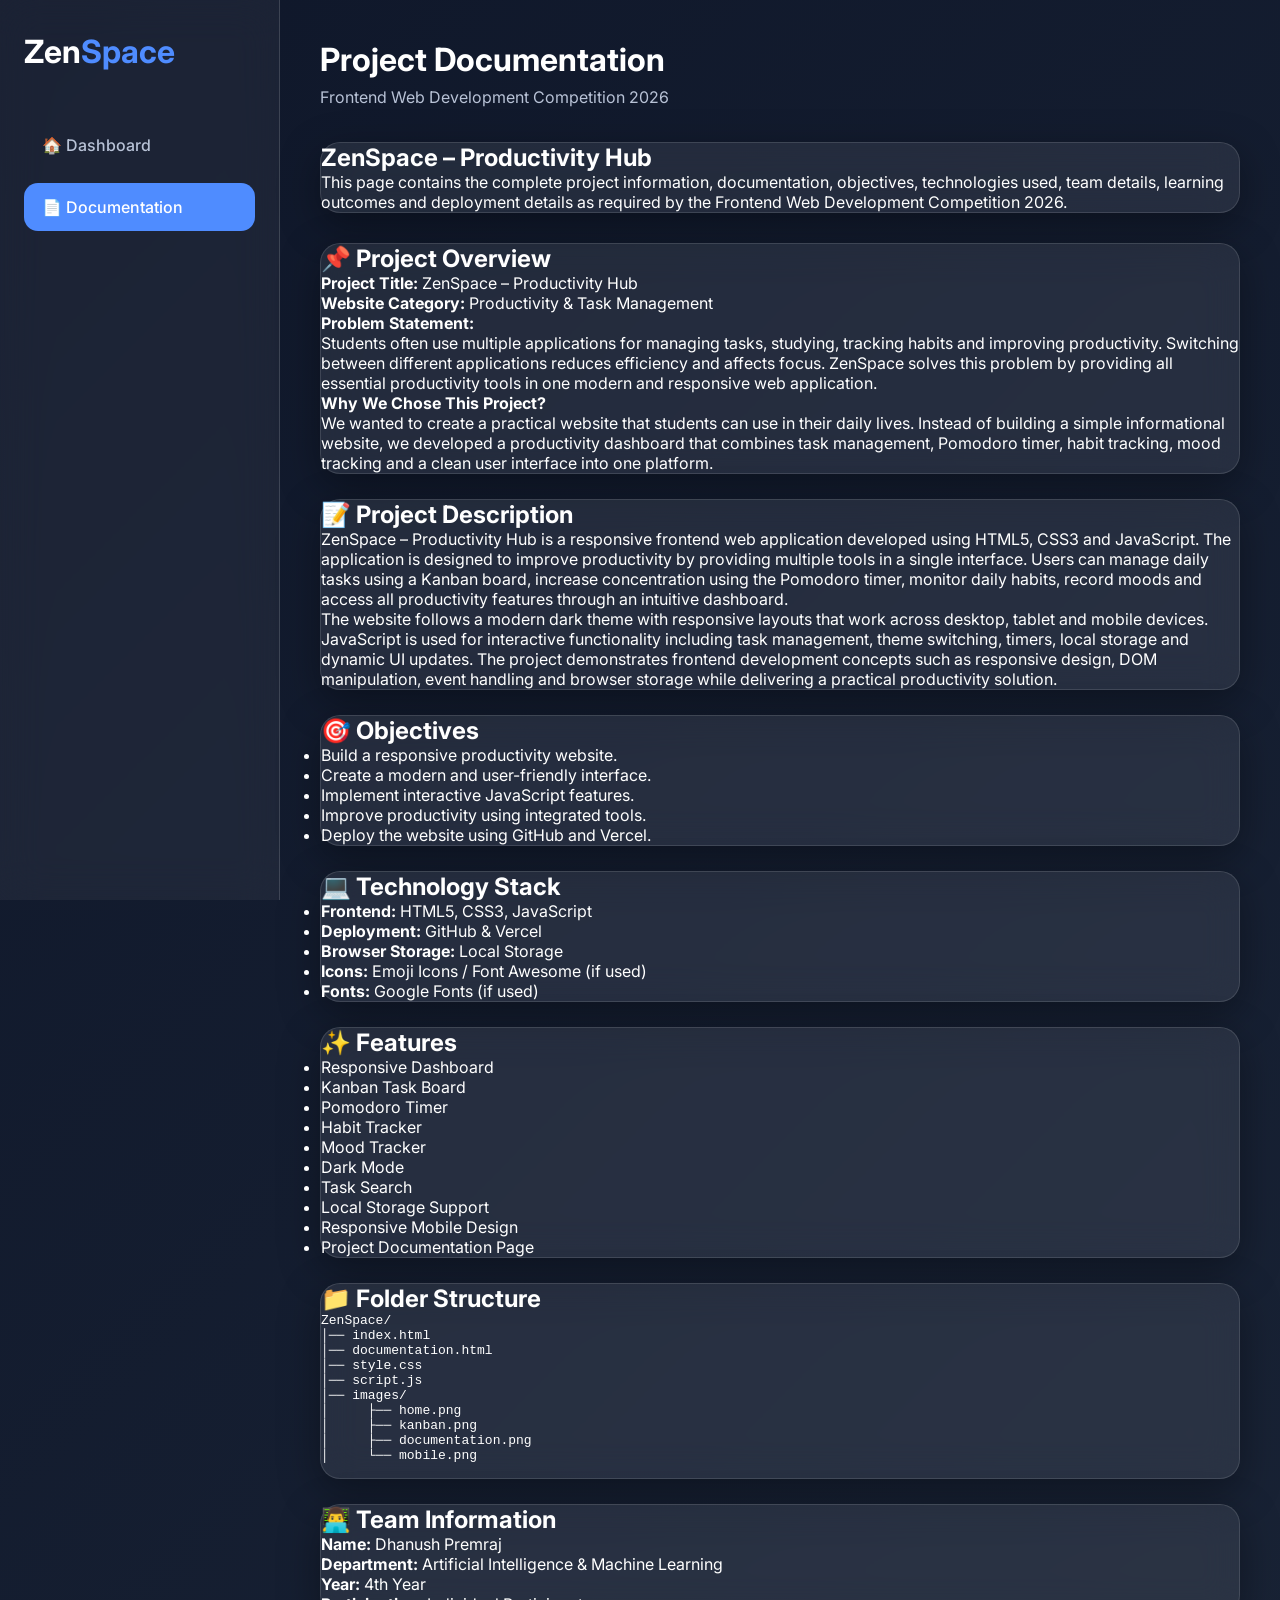
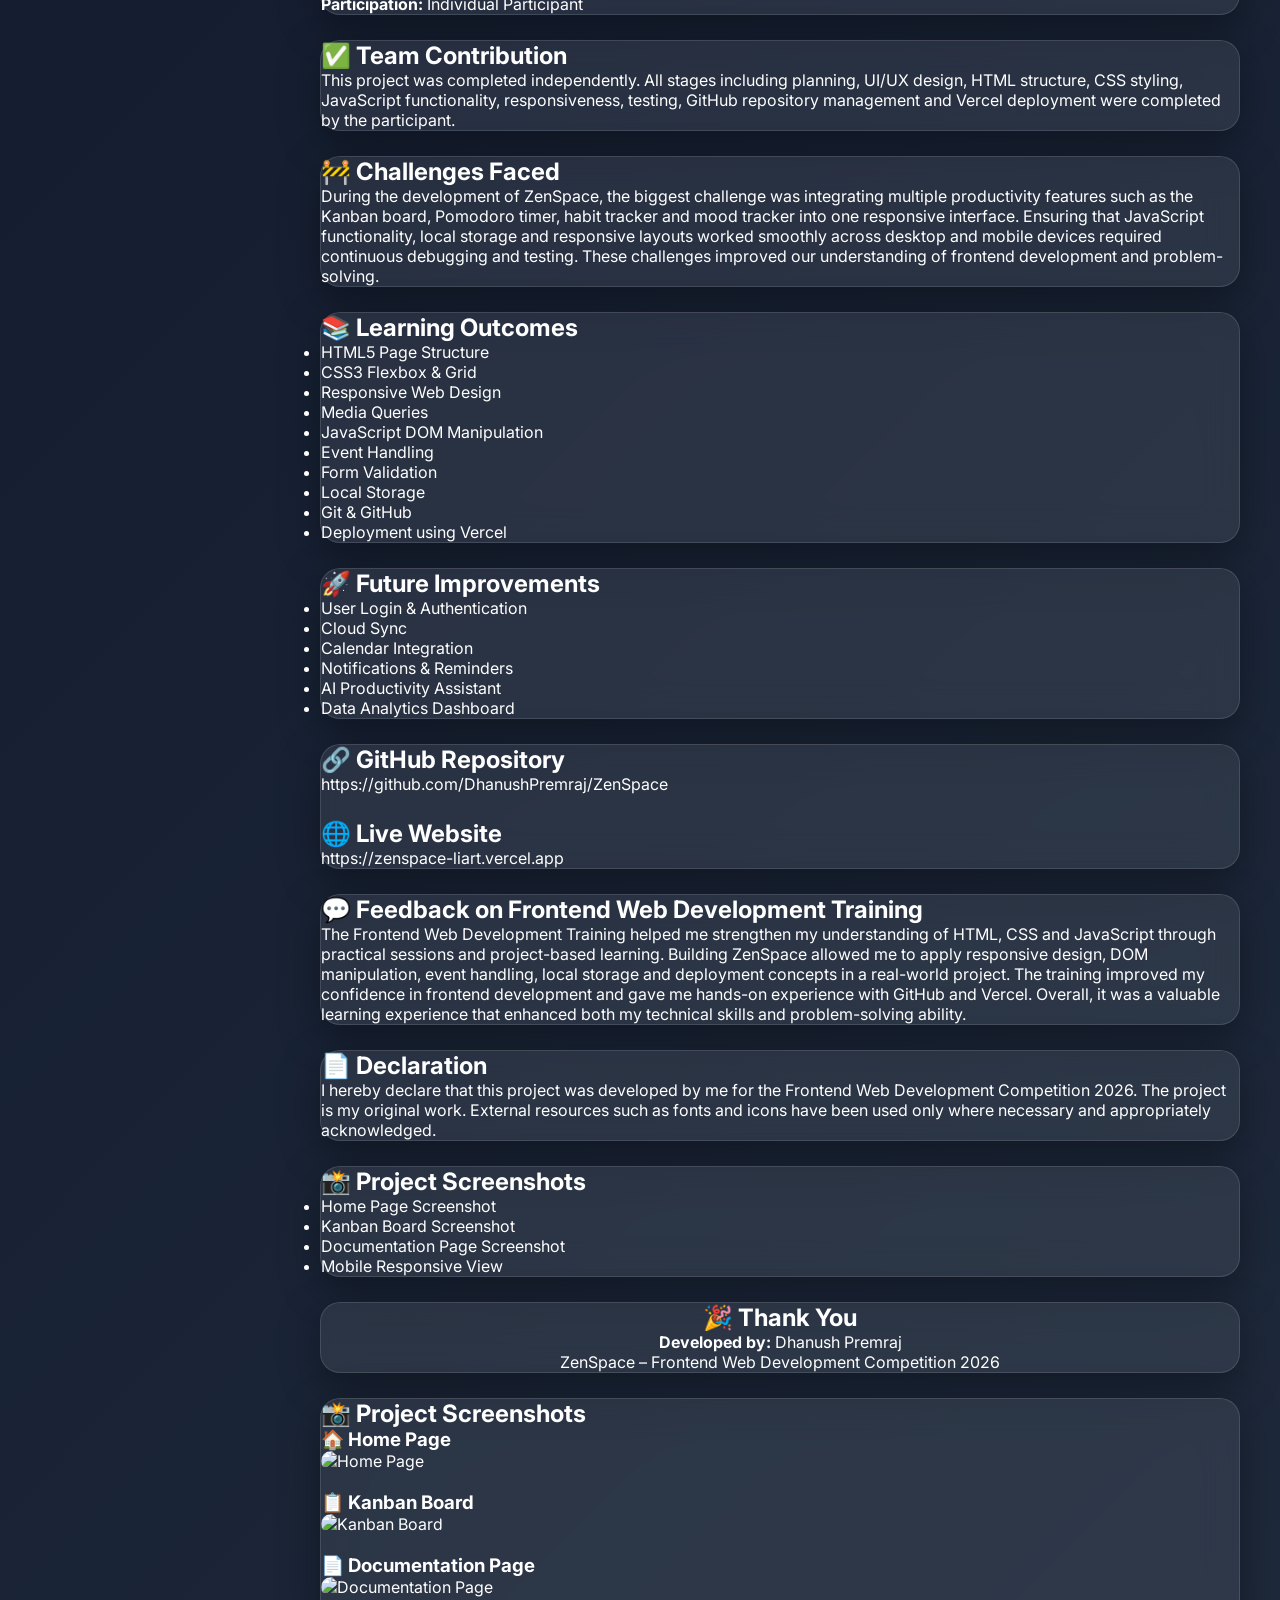
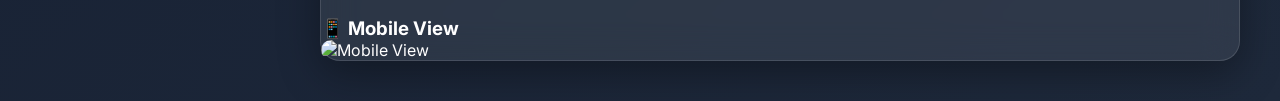
==== commit 8f8870aa: "Add files via upload" ====
--- a/documentation.html
+++ b/documentation.html
@@ -110,6 +110,20 @@
     </p>
 
 </section>
+
+<!-- ================= OBJECTIVES ================= -->
+
+<section class="glass-card" style="margin-top:25px;">
+    <h2>🎯 Objectives</h2>
+
+    <ul>
+        <li>Build a responsive productivity website.</li>
+        <li>Create a modern and user-friendly interface.</li>
+        <li>Implement interactive JavaScript features.</li>
+        <li>Improve productivity using integrated tools.</li>
+        <li>Deploy the website using GitHub and Vercel.</li>
+    </ul>
+</section>
 <!-- ================= TECHNOLOGY STACK ================= -->
 
 <section class="glass-card" style="margin-top:25px;">
@@ -122,6 +136,44 @@
         <li><strong>Icons:</strong> Emoji Icons / Font Awesome (if used)</li>
         <li><strong>Fonts:</strong> Google Fonts (if used)</li>
     </ul>
+</section>
+
+<!-- ================= FEATURES ================= -->
+
+<section class="glass-card" style="margin-top:25px;">
+    <h2>✨ Features</h2>
+
+    <ul>
+        <li>Responsive Dashboard</li>
+        <li>Kanban Task Board</li>
+        <li>Pomodoro Timer</li>
+        <li>Habit Tracker</li>
+        <li>Mood Tracker</li>
+        <li>Dark Mode</li>
+        <li>Task Search</li>
+        <li>Local Storage Support</li>
+        <li>Responsive Mobile Design</li>
+        <li>Project Documentation Page</li>
+    </ul>
+</section>
+
+<!-- ================= FOLDER STRUCTURE ================= -->
+
+<section class="glass-card" style="margin-top:25px;">
+    <h2>📁 Folder Structure</h2>
+
+    <pre>
+ZenSpace/
+│── index.html
+│── documentation.html
+│── style.css
+│── script.js
+│── images/
+│     ├── home.png
+│     ├── kanban.png
+│     ├── documentation.png
+│     └── mobile.png
+    </pre>
 </section>
 
 <!-- ================= TEAM INFORMATION ================= -->
